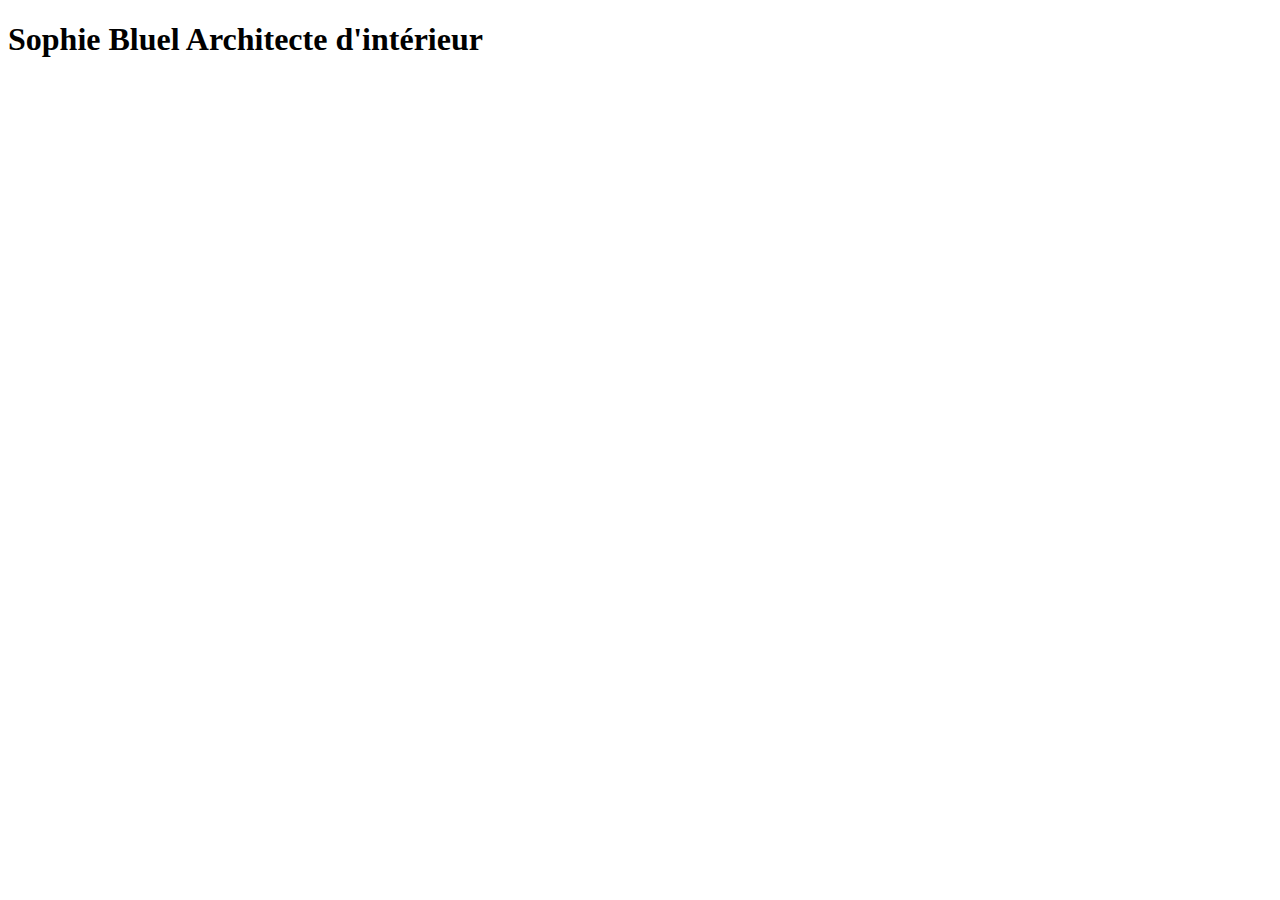
==== FrontEnd/assets/login.html @ 9ba0d54e "filtre avec début login" ====
<!DOCTYPE html>
<html lang="en">
  <head>
    <meta charset="UTF-8" />
    <title>login</title>
    <meta name="viewport" content="width=device-width, initial-scale=1.0" />
    <link rel="preconnect" href="https://fonts.googleapis.com" />
    <link rel="preconnect" href="https://fonts.gstatic.com" crossorigin />
    <link
      href="https://fonts.googleapis.com/css2?family=Syne:wght@700;800&family=Work+Sans&display=swap"
      rel="stylesheet"
    />
    <meta name="description" content="" />
    <link rel="stylesheet" href="./assets/style.css" />
  </head>
  <body>
    <header>
      <h1>Sophie Bluel <span>Architecte d'intérieur</span></h1>
    </header>
    <script type="module" src="./login.js"></script>
  </body>
</html>
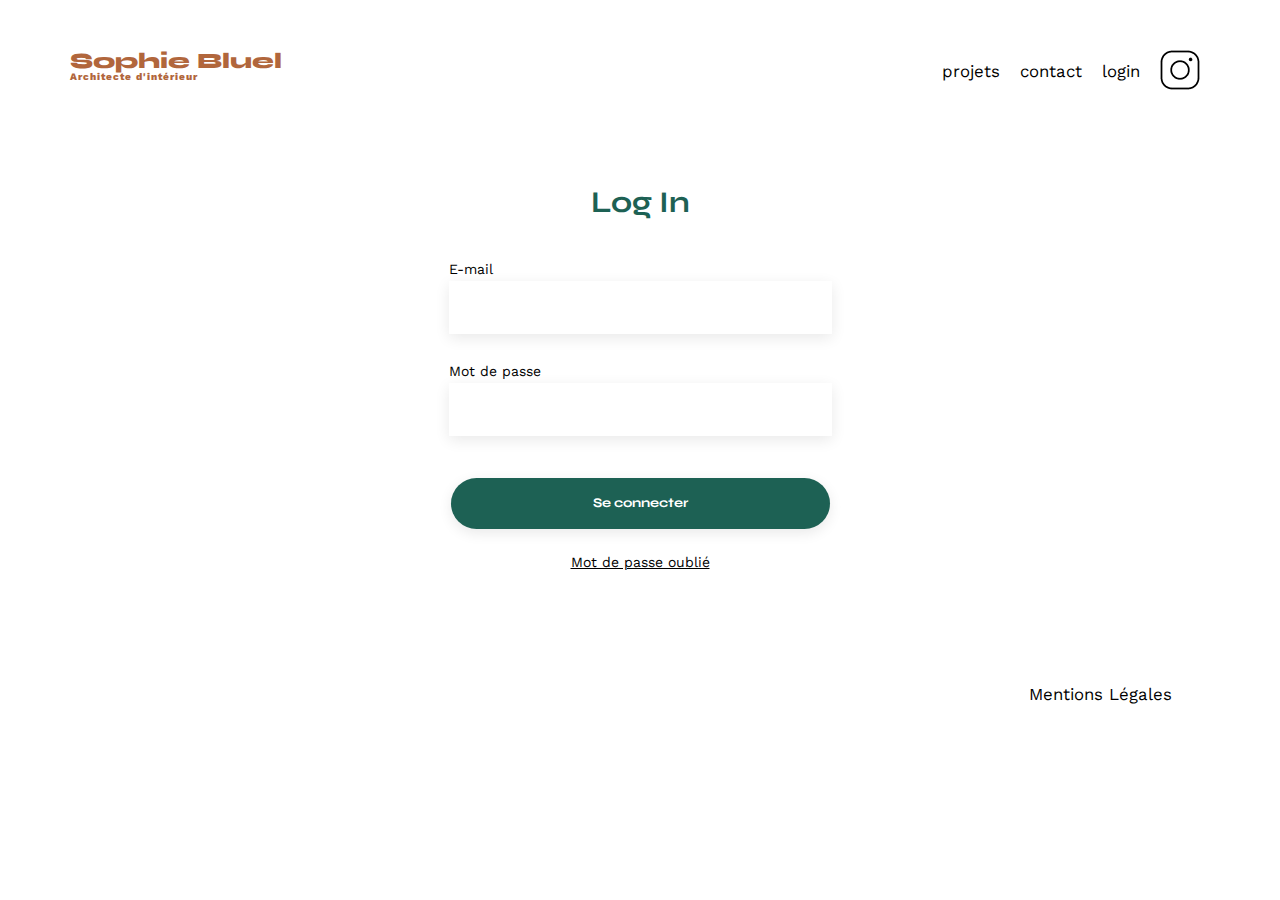
==== commit aa017b87: "sans recuperer le token" ====
--- a/FrontEnd/assets/login.html
+++ b/FrontEnd/assets/login.html
@@ -11,12 +11,42 @@
       rel="stylesheet"
     />
     <meta name="description" content="" />
-    <link rel="stylesheet" href="./assets/style.css" />
+    <link rel="stylesheet" href="./style.css" />
   </head>
-  <body>
+  <body id="body__login">
     <header>
       <h1>Sophie Bluel <span>Architecte d'intérieur</span></h1>
+      <nav>
+        <ul>
+          <li>projets</li>
+          <li>contact</li>
+          <li>login</li>
+          <li><img src="./icons/instagram.png" alt="Instagram" /></li>
+        </ul>
+      </nav>
     </header>
+    <main id="container__connexion">
+      <form method="post" class="form">
+        <h2>Log In</h2>
+        <div>
+          <label><b>E-mail</b></label>
+          <input type="email" name="email" id="email" required />
+        </div>
+        <div>
+          <label><b>Mot de passe</b></label>
+          <input type="password" name="password" id="motdepasse" required />
+        </div>
+        <input type="submit" id="submit" value="Se connecter" />
+        <a href="./icons/instagram.png">Mot de passe oublié</a>
+      </form>
+    </main>
+    <footer>
+      <nav>
+        <ul>
+          <li>Mentions Légales</li>
+        </ul>
+      </nav>
+    </footer>
     <script type="module" src="./login.js"></script>
   </body>
 </html>
--- a/FrontEnd/assets/style.css
+++ b/FrontEnd/assets/style.css
@@ -0,0 +1,332 @@
+/* http://meyerweb.com/eric/tools/css/reset/
+   v2.0 | 20110126
+   License: none (public domain)
+*/
+
+html,
+body,
+div,
+span,
+applet,
+object,
+iframe,
+h1,
+h2,
+h3,
+h4,
+h5,
+h6,
+p,
+blockquote,
+pre,
+a,
+abbr,
+acronym,
+address,
+big,
+cite,
+code,
+del,
+dfn,
+em,
+img,
+ins,
+kbd,
+q,
+s,
+samp,
+small,
+strike,
+strong,
+sub,
+sup,
+tt,
+var,
+b,
+u,
+i,
+center,
+dl,
+dt,
+dd,
+ol,
+ul,
+li,
+fieldset,
+form,
+label,
+legend,
+table,
+caption,
+tbody,
+tfoot,
+thead,
+tr,
+th,
+td,
+article,
+aside,
+canvas,
+details,
+embed,
+figure,
+figcaption,
+footer,
+header,
+hgroup,
+menu,
+nav,
+output,
+ruby,
+section,
+summary,
+time,
+mark,
+audio,
+video {
+  margin: 0;
+  padding: 0;
+  border: 0;
+  font-size: 100%;
+  font: inherit;
+  vertical-align: baseline;
+}
+/* HTML5 display-role reset for older browsers */
+article,
+aside,
+details,
+figcaption,
+figure,
+footer,
+header,
+hgroup,
+menu,
+nav,
+section {
+  display: block;
+}
+body {
+  line-height: 1;
+}
+ol,
+ul {
+  list-style: none;
+}
+blockquote,
+q {
+  quotes: none;
+}
+blockquote:before,
+blockquote:after,
+q:before,
+q:after {
+  content: "";
+  content: none;
+}
+table {
+  border-collapse: collapse;
+  border-spacing: 0;
+}
+/** end reset css**/
+body {
+  max-width: 1140px;
+  margin: auto;
+  font-family: "Work Sans";
+  font-size: 14px;
+}
+header {
+  display: flex;
+  justify-content: space-between;
+  margin: 50px 0;
+}
+section {
+  margin: 50px 0;
+}
+
+h1 {
+  display: flex;
+  flex-direction: column;
+  font-family: "Syne";
+  font-size: 22px;
+  font-weight: 800;
+  color: #b1663c;
+}
+
+h1 > span {
+  font-family: "Work Sans";
+  font-size: 10px;
+  letter-spacing: 0.1em;
+}
+
+h2 {
+  font-family: "Syne";
+  font-weight: 700;
+  font-size: 30px;
+  color: #1d6154;
+}
+nav ul {
+  display: flex;
+  align-items: center;
+  list-style-type: none;
+}
+nav li {
+  padding: 0 10px;
+  font-size: 1.2em;
+}
+
+li:hover {
+  color: #b1663c;
+}
+#introduction {
+  display: flex;
+  align-items: center;
+}
+#introduction figure {
+  flex: 1;
+}
+#introduction img {
+  display: block;
+  margin: auto;
+  width: 80%;
+}
+
+#introduction article {
+  flex: 1;
+}
+#introduction h2 {
+  margin-bottom: 1em;
+}
+
+#introduction p {
+  margin-bottom: 0.5em;
+}
+#portfolio h2 {
+  text-align: center;
+  margin-bottom: 1em;
+}
+.list-btn {
+  display: flex;
+  justify-content: center;
+  gap: 5px;
+  margin-bottom: 30px;
+}
+
+.list-btn--style {
+  font-family: "Syne";
+  color: #1d6154;
+  border: 2px solid #1d6154;
+  border-radius: 40px;
+  background-color: white;
+  padding: 5px 20px;
+}
+.list-btn__selected {
+  background-color: #1d6154;
+  color: white;
+}
+
+.gallery {
+  width: 100%;
+  display: grid;
+  grid-template-columns: 1fr 1fr 1fr;
+  grid-column-gap: 20px;
+  grid-row-gap: 20px;
+}
+
+.gallery img {
+  width: 100%;
+}
+
+.hide {
+  display: none;
+}
+#contact {
+  width: 50%;
+  margin: auto;
+}
+#contact > * {
+  text-align: center;
+}
+#contact h2 {
+  margin-bottom: 20px;
+}
+#contact form {
+  text-align: left;
+  margin-top: 30px;
+  display: flex;
+  flex-direction: column;
+}
+
+#contact input {
+  height: 50px;
+  font-size: 1.2em;
+  border: none;
+  box-shadow: 0px 4px 14px rgba(0, 0, 0, 0.09);
+}
+#contact label {
+  margin: 2em 0 1em 0;
+}
+#contact textarea {
+  border: none;
+  box-shadow: 0px 4px 14px rgba(0, 0, 0, 0.09);
+}
+
+input[type="submit"] {
+  font-family: "Syne";
+  font-weight: 700;
+  color: white;
+  background-color: #1d6154;
+  margin: 2em auto;
+  width: 180px;
+  text-align: center;
+  border-radius: 60px;
+}
+input[type="submit"]:hover {
+  background-color: #0e2f28;
+}
+footer nav ul {
+  display: flex;
+  justify-content: flex-end;
+  margin: 2em;
+}
+
+#body__login {
+  display: grid;
+  grid-template-rows: 7em 40em 4em;
+}
+#container__connexion {
+  display: flex;
+  justify-content: center;
+  align-items: center;
+}
+
+#container__connexion h2 {
+  margin-bottom: 30px;
+}
+
+#container__connexion form {
+  display: flex;
+  flex-direction: column;
+  justify-content: center;
+  align-items: center;
+}
+#container__connexion div {
+  display: flex;
+  flex-direction: column;
+  justify-content: flex-start;
+  gap: 5px;
+  margin: 15px 0;
+}
+
+#container__connexion input {
+  width: 379px;
+  height: 51px;
+  border: none;
+  box-shadow: 0px 4px 14px 0px #00000017;
+}
+#container__connexion a {
+  color: black;
+}
+
+.red {
+  background-color: red;
+}
